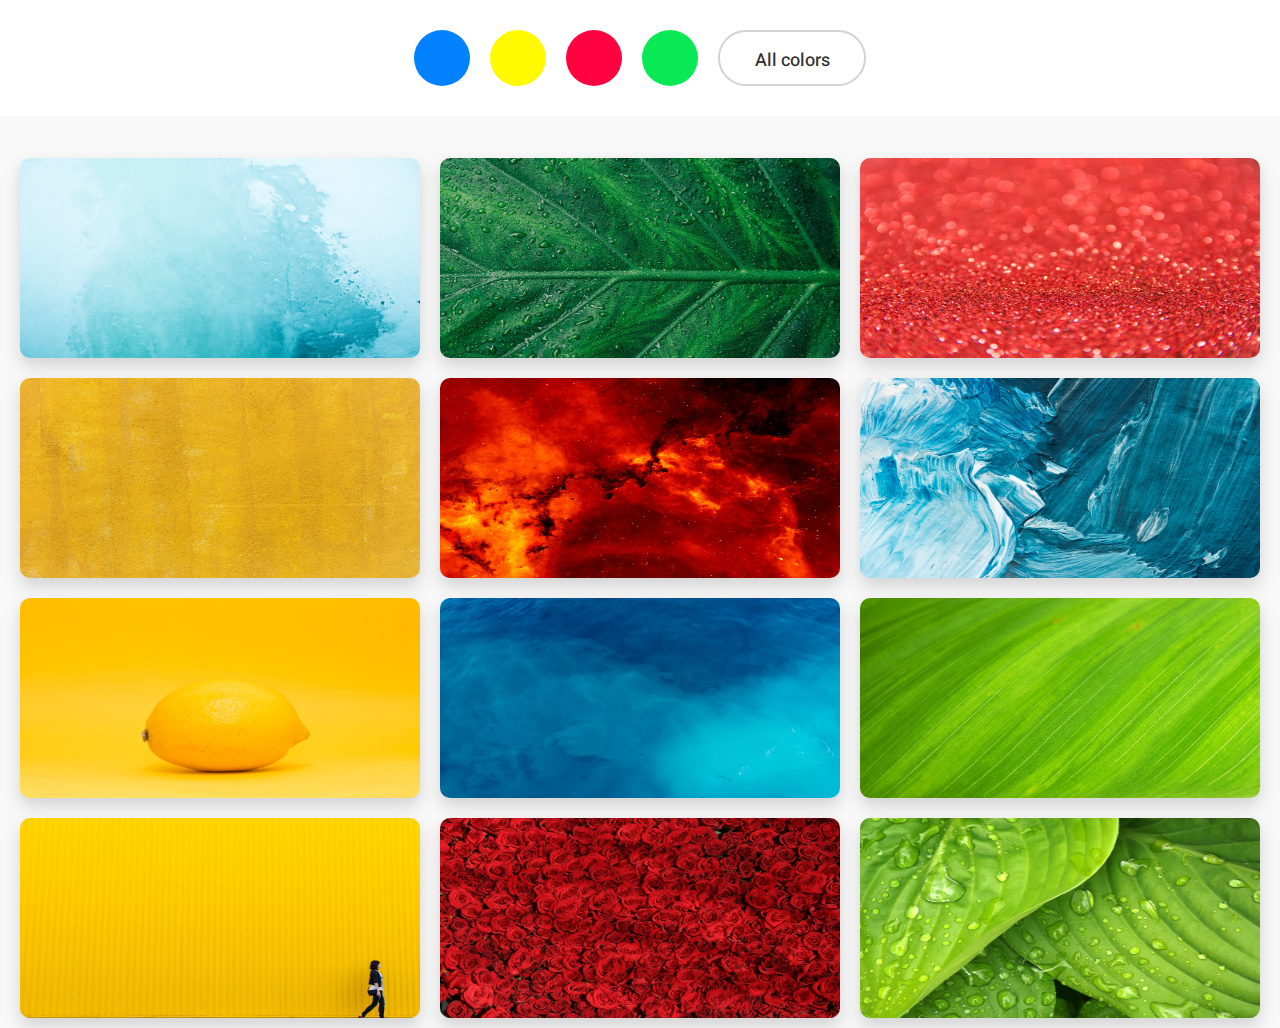
==== opdracht1/v2/index.html @ f1f5ec89 "Progress" ====
<!DOCTYPE html>
<html lang="en">

<head>
    <meta charset="UTF-8">
    <title>Document</title>
    <link rel="stylesheet" href="css/style.css">
</head>

<body>
    <div class=container>
        <div class="menu">
                <button class=buttonblue></button>
                <button class=buttonyellow></button>
                <button class=buttonred></button>
                <button class=buttongreen></button>
                <a class=buttonallcolors href="index.html">All colors</a>
        </div>

        <div class=maincontent>

            <img class=imageblue src="images/pexels-photo-304664.jpeg" alt="">
            
            <img class=imagegreen src="images/pexels-photo-1048033.jpeg" alt="">
            
            <img class=imagered src="images/pexels-photo-751373.jpeg" alt="">
            
            <img class=imageyellow src="images/pexels-photo-1020317.jpeg" alt="">
            
            <img class=imagered src="images/star-clusters-rosette-nebula-star-galaxies-73873.jpeg" alt="">

            <img class=imageblue src="images/pexels-photo-1919287.jpeg" alt="">
            
            <img class=imageyellow src="images/pexels-photo-1343537.jpeg" alt="">
            
            <img class=imageblue src="images/water-blue-ocean.jpg" alt="">
            
            <img class=imagegreen src="images/green-leaf-natural-wallpaper-royalty-free-66869.jpeg" alt="">
            
            <img class=imageyellow src="images/pexels-photo.jpg" alt="">

            <img class=imagered src="images/rose-roses-flowers-red-54320.jpeg" alt="">

            <img class=imagegreen src="images/pexels-photo-38012.jpeg" alt="">


        </div>
    </div>

    <script src="script/colorpalette.js"></script>

</body>

</html>
---- opdracht1/v2/css/style.css ----
@import url('https://fonts.googleapis.com/css?family=Heebo:400,500,700');

* {
    box-sizing: border-box;
}

body{
    font-family: 'Heebo', sans-serif;
    margin: 0;
    padding: 0;
    background-color: #F8F8F8;
    font-size: 18px;
}

img {
    border-radius: 10px;
    margin: 10px 10px 10px 10px;
    box-shadow: 0px 8px 16px #D3D3D3;
    transition: 0.5s;
}

img:hover {
    transform: scale(1.02);
    transition: 0.5s;
    box-shadow: 0px 12px 16px #A9A9A9;
}

.menu {
    display: flex;
    justify-content: center;
    padding: 30px;
    background-color: #ffffff;
    margin-bottom: 32px;
}

button {
    margin: 0px 10px;
    transition: 0.3s;
}

button:hover {
    
}

.buttonallcolors {
    padding-top: 15px;
    text-align: center;
    font-weight: 500;
    color: #303030;
    height: 56px;
    width: 148px;
    border-radius: 99px;
    border: 2px solid #D3D3D3;
    margin: 0px 10px;
    text-decoration: none;
}

.buttonblue {
    height: 56px;
    width: 56px;
    background-color: #0382FF;
    border-radius: 99px;
    border: none;
    outline: 0;
}

.buttonblue:hover {
    box-shadow: 0px 8px 16px rgba(3, 130, 255, 0.4);
}

.buttonyellow {
    height: 56px;
    width: 56px;
    background-color: #FFFA02;
    border-radius: 99px;
    border: none;
    outline: 0;
}

.buttonyellow:hover {
    box-shadow: 0px 8px 16px rgba(255, 250, 2, 0.4);
}

.buttonred {
    height: 56px;
    width: 56px;
    background-color: #FF0340;
    border-radius: 99px;
    border: none;
    outline: 0;
}

.buttonred:hover {
    box-shadow: 0px 8px 16px rgba(255, 3, 64, 0.4);
}

.buttongreen {
    height: 56px;
    width: 56px;
    background-color: #09E855;
    border-radius: 99px;
    border: none; 
    outline: 0;
}

.buttongreen:hover {
    box-shadow: 0px 8px 16px rgba(9, 232, 85, 0.4);
}

.startbutton {
    width: 112px;
    transition: 0.3s;
    border-radius: 10px;
    opacity: 0.8;
}

.maincontent {
    display: flex;
    flex-wrap: wrap;
    justify-content: center;
}

.imageblue {
    height: 200px;
    width: 400px;
    display: flex;
}

.imageyellow {
    height: 200px;
    width: 400px;
    background-color: yellow;
    display: flex;
}

.imagered {
    height: 200px;
    width: 400px;
    background-color: red;
    display: flex;
}

.imagegreen {
    height: 200px;
    width: 400px;
    background-color: green;
    display: flex;
}

.hideimagered, .hideimagegreen, .hideimageyellow, .hideimageblue {
    display: none !important;
}
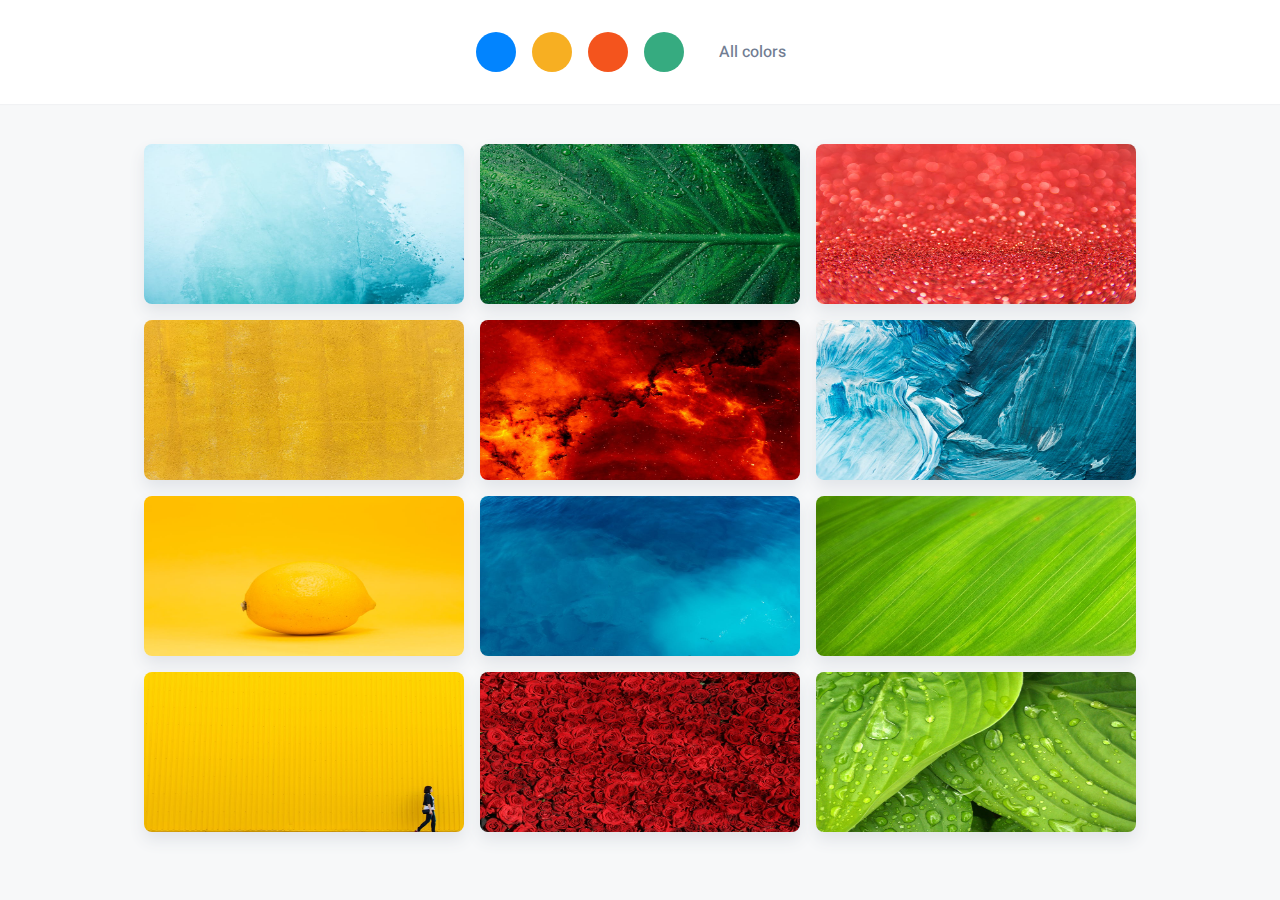
==== commit 21a6ec9a: "Update V2" ====
--- a/opdracht1/v2/index.html
+++ b/opdracht1/v2/index.html
@@ -10,33 +10,33 @@
 <body>
     <div class=container>
         <div class="menu">
-                <button class=buttonblue></button>
-                <button class=buttonyellow></button>
-                <button class=buttonred></button>
-                <button class=buttongreen></button>
-                <a class=buttonallcolors href="index.html">All colors</a>
+            <button class=buttonblue></button>
+            <button class=buttonyellow></button>
+            <button class=buttonred></button>
+            <button class=buttongreen></button>
+            <a class=buttonallcolors href="index.html">All colors</a>
         </div>
 
         <div class=maincontent>
 
             <img class=imageblue src="images/pexels-photo-304664.jpeg" alt="">
-            
+
             <img class=imagegreen src="images/pexels-photo-1048033.jpeg" alt="">
-            
+
             <img class=imagered src="images/pexels-photo-751373.jpeg" alt="">
-            
+
             <img class=imageyellow src="images/pexels-photo-1020317.jpeg" alt="">
-            
+
             <img class=imagered src="images/star-clusters-rosette-nebula-star-galaxies-73873.jpeg" alt="">
 
             <img class=imageblue src="images/pexels-photo-1919287.jpeg" alt="">
-            
+
             <img class=imageyellow src="images/pexels-photo-1343537.jpeg" alt="">
-            
+
             <img class=imageblue src="images/water-blue-ocean.jpg" alt="">
-            
+
             <img class=imagegreen src="images/green-leaf-natural-wallpaper-royalty-free-66869.jpeg" alt="">
-            
+
             <img class=imageyellow src="images/pexels-photo.jpg" alt="">
 
             <img class=imagered src="images/rose-roses-flowers-red-54320.jpeg" alt="">
@@ -49,6 +49,4 @@
 
     <script src="script/colorpalette.js"></script>
 
-</body>
-
-</html>
+</body></html>--- a/opdracht1/v2/css/style.css
+++ b/opdracht1/v2/css/style.css
@@ -8,145 +8,157 @@
     font-family: 'Heebo', sans-serif;
     margin: 0;
     padding: 0;
-    background-color: #F8F8F8;
-    font-size: 18px;
+    background-color: #F7F8F9;
+    font-size: 16px;
+}
+
+.menu {
+    display: flex;
+    justify-content: center;
+    padding: 32px;
+    background-color: #ffffff;
+    margin-bottom: 32px;
+    width: 100%;
+    box-shadow: 0px 1px 1px #F1F2F4;
+}
+
+/*General button properties*/
+button {
+    margin: 0px 8px;
+    transition: 0.4s;
+    height: 40px;
+    width: 40px;
+    border-radius: 99px;
+    border: none;
+    outline: 0;
+}
+
+/*'All colors' button incl. states*/
+.buttonallcolors {
+    transition: 0.8;
+    padding-top: 8px;
+    text-align: center;
+    font-weight: 500;
+    color: #717D92;
+    height: 40px;
+    width: 104px;
+    border-radius: 99px;
+    border: none;
+    margin: 0px 8px;
+    text-decoration: none;
+}
+
+.buttonallcolors:hover {
+    background-color: #F7F8F9;
+    border-radius: 8px;
+    transition: 0.4s;
+    color: #283A5B;
+}
+
+/*'Blue' button incl. states*/
+.buttonblue {
+    background-color: #0284FE;
+}
+
+.buttonblue:hover {
+    box-shadow: 0px 12px 12px rgba(3, 130, 255, 0.2);
+    border-radius: 8px;
+    transition: 0.4s;
+}
+
+.buttonblue:focus {
+    box-shadow: 0px 12px 12px rgba(3, 130, 255, 0.2);
+}
+
+/*'Yellow' button incl. states*/
+.buttonyellow {
+    background-color: #F7AF22;
+}
+
+.buttonyellow:hover {
+    box-shadow: 0px 12px 12px rgba(255, 250, 2, 0.2);
+    border-radius: 8px;
+    transition: 0.4s;
+}
+
+.buttonyellow:focus {
+    box-shadow: 0px 12px 12px rgba(255, 250, 2, 0.2);
+}
+
+/*'Red' button incl. states*/
+.buttonred {
+    background-color: #F4541D;
+}
+
+.buttonred:hover {
+    box-shadow: 0px 12px 12px rgba(255, 3, 64, 0.2);
+    border-radius: 8px;
+    transition: 0.4s;
+}
+
+.buttonred:focus {
+    box-shadow: 0px 12px 12px rgba(255, 3, 64, 0.2);
+}
+
+/*'Green' button incl. states*/
+.buttongreen {
+    background-color: #36AB80;
+}
+
+.buttongreen:hover {
+    box-shadow: 0px 12px 12px rgba(9, 232, 85, 0.2);
+    border-radius: 8px;
+    transition: 0.4s;
+}
+
+.buttongreen:focus {
+    box-shadow: 0px 12px 12px rgba(9, 232, 85, 0.2);
+}
+
+/*Content: images*/
+
+.container {
+    display: flex;
+    flex-wrap: wrap;
+    justify-content: center;
+}
+
+.maincontent {
+    display: flex;
+    flex-wrap: wrap;
+    justify-content: center;
+    max-width: 1008px;
 }
 
 img {
-    border-radius: 10px;
-    margin: 10px 10px 10px 10px;
-    box-shadow: 0px 8px 16px #D3D3D3;
+    border-radius: 8px;
+    margin: 8px 8px 8px 8px;
+    box-shadow: 0px 8px 16px #E1E4E8;
     transition: 0.5s;
 }
 
 img:hover {
     transform: scale(1.02);
     transition: 0.5s;
-    box-shadow: 0px 12px 16px #A9A9A9;
+    box-shadow: 0px 12px 16px #B0B7C3;
 }
 
-.menu {
+.imageyellow, .imagered, .imageblue, .imagegreen{
+    height: 160px;
+    width: 320px;
     display: flex;
-    justify-content: center;
-    padding: 30px;
-    background-color: #ffffff;
-    margin-bottom: 32px;
 }
 
-button {
-    margin: 0px 10px;
-    transition: 0.3s;
-}
 
-button:hover {
-    
-}
+/*Hide images after click and change button state (toggled in javascript)*/
 
-.buttonallcolors {
-    padding-top: 15px;
-    text-align: center;
-    font-weight: 500;
-    color: #303030;
-    height: 56px;
-    width: 148px;
-    border-radius: 99px;
-    border: 2px solid #D3D3D3;
-    margin: 0px 10px;
-    text-decoration: none;
-}
-
-.buttonblue {
-    height: 56px;
-    width: 56px;
-    background-color: #0382FF;
-    border-radius: 99px;
-    border: none;
-    outline: 0;
-}
-
-.buttonblue:hover {
-    box-shadow: 0px 8px 16px rgba(3, 130, 255, 0.4);
-}
-
-.buttonyellow {
-    height: 56px;
-    width: 56px;
-    background-color: #FFFA02;
-    border-radius: 99px;
-    border: none;
-    outline: 0;
-}
-
-.buttonyellow:hover {
-    box-shadow: 0px 8px 16px rgba(255, 250, 2, 0.4);
-}
-
-.buttonred {
-    height: 56px;
-    width: 56px;
-    background-color: #FF0340;
-    border-radius: 99px;
-    border: none;
-    outline: 0;
-}
-
-.buttonred:hover {
-    box-shadow: 0px 8px 16px rgba(255, 3, 64, 0.4);
-}
-
-.buttongreen {
-    height: 56px;
-    width: 56px;
-    background-color: #09E855;
-    border-radius: 99px;
-    border: none; 
-    outline: 0;
-}
-
-.buttongreen:hover {
-    box-shadow: 0px 8px 16px rgba(9, 232, 85, 0.4);
+.hideimagered, .hideimagegreen, .hideimageyellow, .hideimageblue {
+    display: none;
 }
 
 .startbutton {
-    width: 112px;
-    transition: 0.3s;
-    border-radius: 10px;
+    width: 72px;
+    transition: 0.4s;
+    border-radius: 8px;
     opacity: 0.8;
 }
-
-.maincontent {
-    display: flex;
-    flex-wrap: wrap;
-    justify-content: center;
-}
-
-.imageblue {
-    height: 200px;
-    width: 400px;
-    display: flex;
-}
-
-.imageyellow {
-    height: 200px;
-    width: 400px;
-    background-color: yellow;
-    display: flex;
-}
-
-.imagered {
-    height: 200px;
-    width: 400px;
-    background-color: red;
-    display: flex;
-}
-
-.imagegreen {
-    height: 200px;
-    width: 400px;
-    background-color: green;
-    display: flex;
-}
-
-.hideimagered, .hideimagegreen, .hideimageyellow, .hideimageblue {
-    display: none !important;
-}
